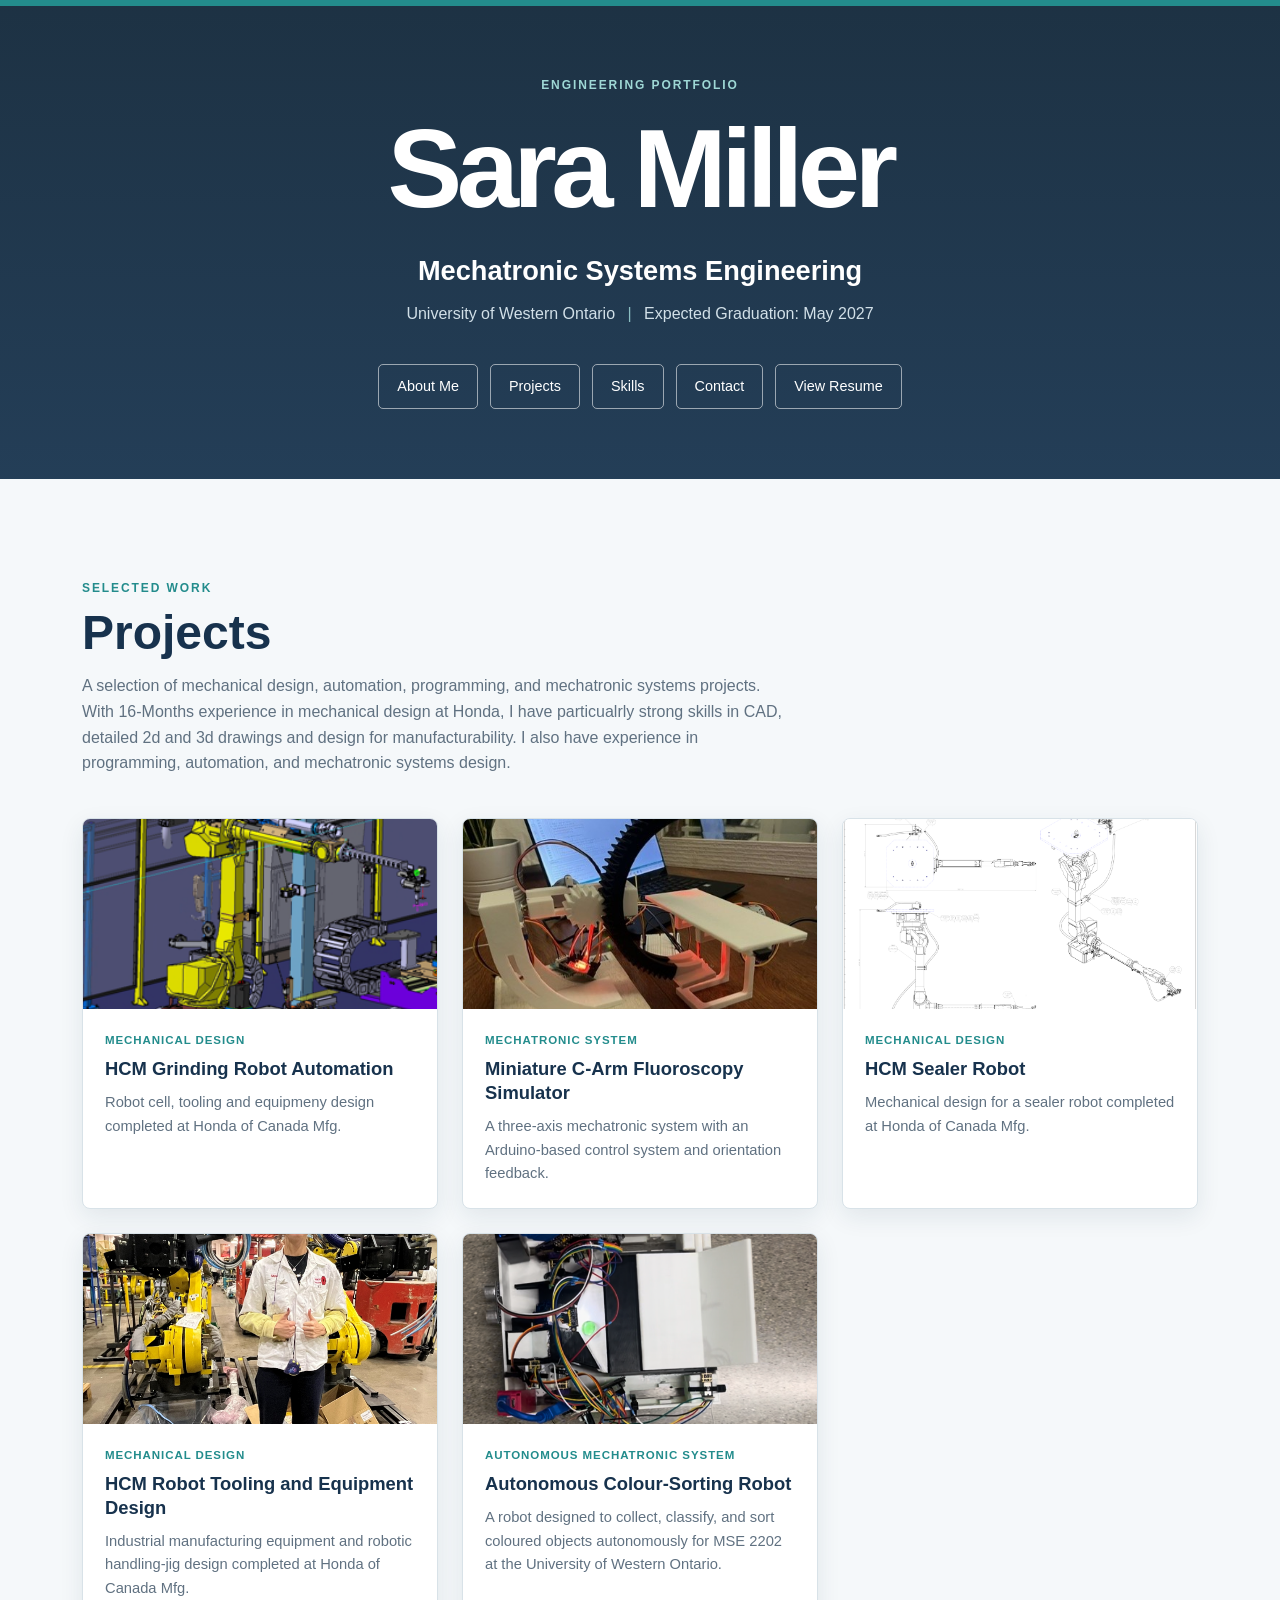
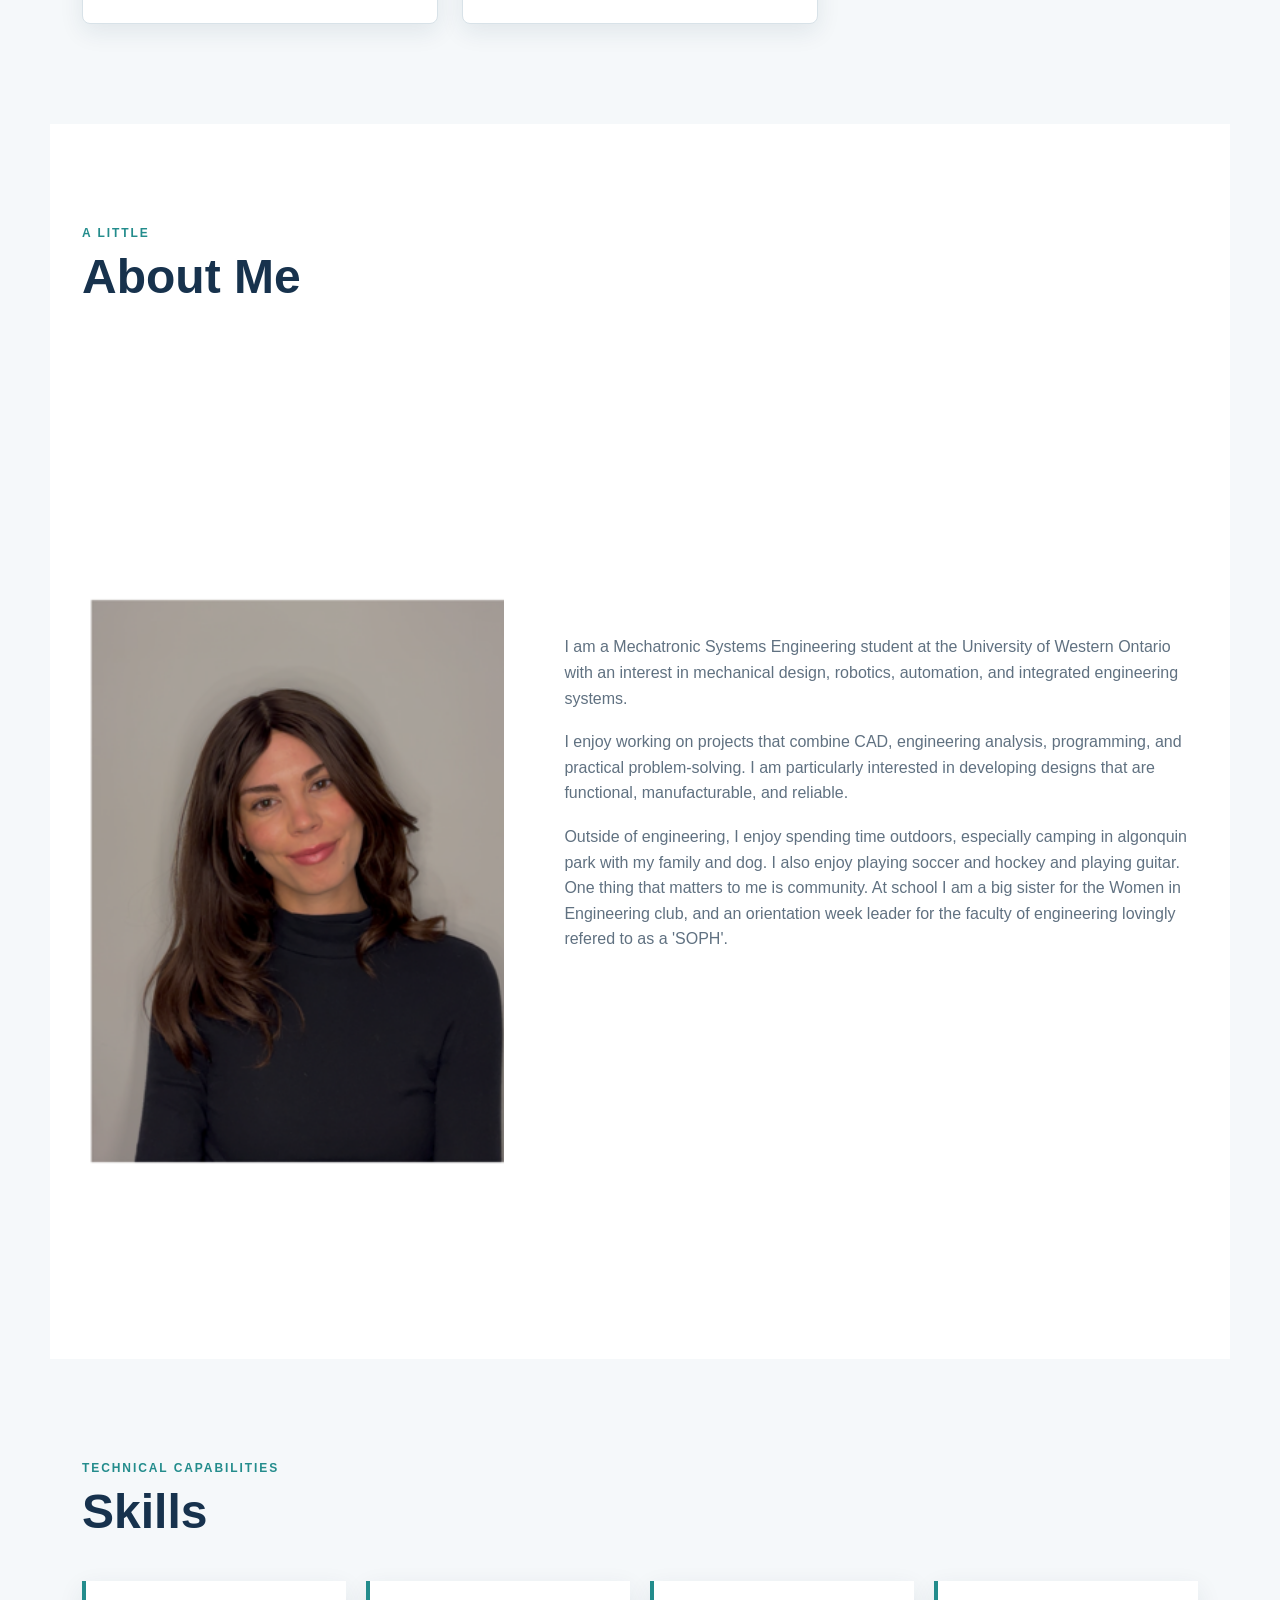
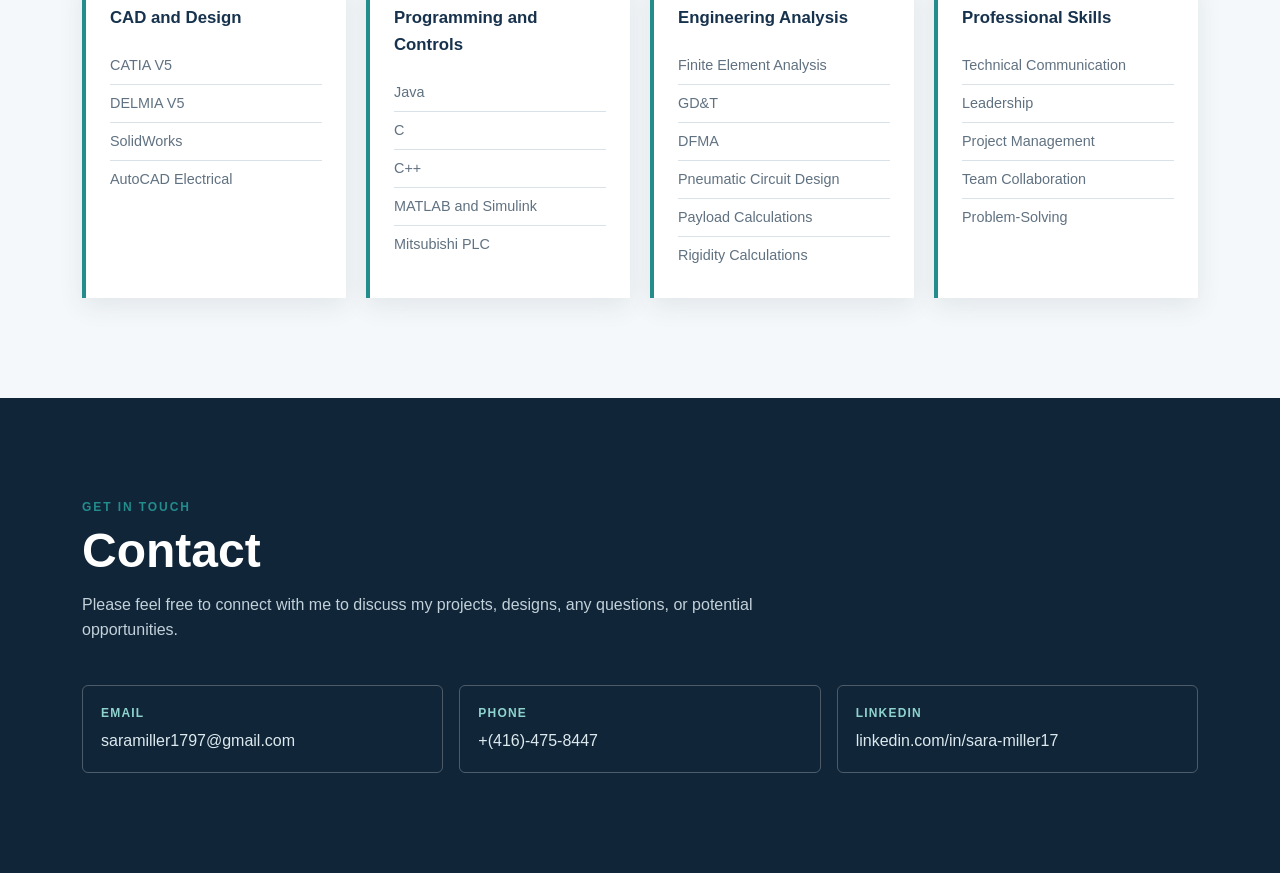
==== index.html @ 24e95dba "Initial portfolio" ====
<!DOCTYPE html>
<html lang="en">
<head>
    <meta charset="UTF-8">
    <meta name="viewport" content="width=device-width, initial-scale=1.0">

    <title>Sara Miller | Engineering Portfolio</title>

    <link rel="stylesheet" href="style.css">
</head>

<body>

    <header class="hero">
        <div class="hero-content">
            <p class="eyebrow">ENGINEERING PORTFOLIO</p>

            <h1>Sara Miller</h1>

            <p class="program">
               Mechatronic Systems Engineering
            </p>

            <p class="university">
                University of Western Ontario
                <span>|</span>
                Expected Graduation: May 2027
            </p>

            <nav class="main-navigation" aria-label="Main navigation">
                <a href="#about">About Me</a>
                <a href="#projects">Projects</a>
                <a href="#skills">Skills</a>
                <a href="#contact">Contact</a>
                <a href="Sara-Miller-Resume.pdf" target="_blank" rel="noopener">
                    View Resume
                </a>
            </nav>
        </div>
    </header>


    <main>

        <!-- Projects Section -->
        <section id="projects" class="section projects-section">
            <div class="section-heading">
                <p class="eyebrow">SELECTED WORK</p>
                <h2>Projects</h2>
                <p>
                    A selection of mechanical design, automation, programming,
                    and mechatronic systems projects. With 16-Months experience in mechanical design at Honda, I have particualrly strong
                    skills in CAD, detailed 2d and 3d drawings and design for manufacturability. I also have experience in programming, automation, and mechatronic systems design.
                </p>
            </div>

            <div class="project-grid">

                <a href="projects/grind-point.html" class="project-card">
                    <img
                        src="images/grind point cell rtu and fence.png"
                        alt="HCM Grind Point Robot Automation project"
                    >

                    <div class="project-card-content">
                        <p class="project-type">Mechanical Design</p>
                        <h3>HCM Grinding Robot Automation</h3>
                        <p>
                            Robot cell, tooling and equipmeny design completed at Honda of Canada Mfg.
                    </div>
                </a>


                <a href="projects/c-arm-simulator.html" class="project-card">
                    <img
                        src="images/C-Arm/Carm.jpg"
                        alt="Miniature C-Arm Fluoroscopy Simulator"
                    >

                    <div class="project-card-content">
                        <p class="project-type">Mechatronic System</p>
                        <h3>Miniature C-Arm Fluoroscopy Simulator</h3>
                        <p>
                            A three-axis mechatronic system with an Arduino-based
                            control system and orientation feedback.
                        </p>
                    </div>
                </a>


                <a href="projects/sealer-robot.html" class="project-card">
                    <img
                        src="images/Stage 2 Sealer/RB 3D.PNG"
                        alt="Three-dimensional robot base design for the Sealer Robot"
                    >

                    <div class="project-card-content">
                        <p class="project-type">Mechanical Design</p>
                        <h3>HCM Sealer Robot</h3>
                        <p>
                            Mechanical design for a sealer robot completed at Honda of Canada Mfg.
                        </p>
                    </div>
                </a>


                <a href="projects/hcm-weld-cell-design.html" class="project-card">
                    <img
                        src="images/RRINN/me with robots.png"
                        alt="Sara with robots from the HCM Weld Cell Design project"
                    >

                    <div class="project-card-content">
                        <p class="project-type">Mechanical Design</p>
                        <h3>HCM Robot Tooling and Equipment Design</h3>
                        <p>
                            Industrial manufacturing equipment and robotic handling-jig design completed at Honda of Canada Mfg.
                        </p>
                    </div>
                </a>


                <a href="projects/autonomous-colour-sorting-robot.html" class="project-card">
                    <img
                        src="images/Colour Sorting Robot/Top View Prototype.png"
                        alt="Top view of the autonomous colour-sorting robot prototype"
                    >

                    <div class="project-card-content">
                        <p class="project-type">Autonomous Mechatronic System</p>
                        <h3>Autonomous Colour-Sorting Robot</h3>
                        <p>
                            A robot designed to collect, classify, and sort coloured objects autonomously for MSE 2202 at the University of Western Ontario.
                        </p>
                    </div>
                </a>


            </div>
        </section>


        <!-- About Section -->
        <section id="about" class="section about-section">
            <div class="section-heading">
                <p class="eyebrow">A LITTLE</p>
                <h2>About Me</h2>
            </div>

            <div class="about-content">
                <div class="about-image">
                    <img src="images/ME.png" alt="Sara Miller">
                </div>

                <div class="about-text">
                    <p>
                        I am a Mechatronic Systems Engineering student at the
                        University of Western Ontario with an interest in
                        mechanical design, robotics, automation, and integrated
                        engineering systems.
                    </p>

                    <p>
                        I enjoy working on projects that combine CAD, engineering
                        analysis, programming, and practical problem-solving. I
                        am particularly interested in developing designs that are
                        functional, manufacturable, and reliable.
                    </p>

                    <p>
                        Outside of engineering, I enjoy spending time outdoors, especially camping in algonquin park with my family and dog. 
                        I also enjoy playing soccer and hockey and playing guitar. One thing that matters to me is community. At school I am a big sister for the Women in Engineering club, and an orientation week leader for the faculty of engineering lovingly refered to as a 'SOPH'. 
        </section>


        <!-- Skills Section -->
        <section id="skills" class="section skills-section">
            <div class="section-heading">
                <p class="eyebrow">TECHNICAL CAPABILITIES</p>
                <h2>Skills</h2>
            </div>

            <div class="skills-grid">

                <div class="skill-group">
                    <h3>CAD and Design</h3>
                    <ul>
                        <li>CATIA V5</li>
                        <li>DELMIA V5</li>
                        <li>SolidWorks</li>
                        <li>AutoCAD Electrical</li>
                    </ul>
                </div>

                <div class="skill-group">
                    <h3>Programming and Controls</h3>
                    <ul>
                        <li>Java</li>
                        <li>C</li>
                        <li>C++</li>
                        <li>MATLAB and Simulink</li>
                        <li>Mitsubishi PLC</li>
                    </ul>
                </div>

                <div class="skill-group">
                    <h3>Engineering Analysis</h3>
                    <ul>
                        <li>Finite Element Analysis</li>
                        <li>GD&amp;T</li>
                        <li>DFMA</li>
                        <li>Pneumatic Circuit Design</li>
                        <li>Payload Calculations</li>
                        <li>Rigidity Calculations</li>
                    </ul>
                </div>

                <div class="skill-group">
                    <h3>Professional Skills</h3>
                    <ul>
                        <li>Technical Communication</li>
                        <li>Leadership</li>
                        <li>Project Management</li>
                        <li>Team Collaboration</li>
                        <li>Problem-Solving</li>
                    </ul>
                </div>

            </div>
        </section>


        <!-- Contact Section -->
        <section id="contact" class="section contact-section">
            <div class="section-heading">
                <p class="eyebrow">GET IN TOUCH</p>
                <h2>Contact</h2>
                <p>
                    Please feel free to connect with me to discuss my projects,
                    designs, any questions, or potential opportunities.
                </p>
            </div>

            <div class="contact-links">
                <a href="mailto:saramiller1797@gmail.com">
                    <span>Email</span>
                    saramiller1797@gmail.com
                </a>

                <a href="tel:+14164758447">
                    <span>Phone</span>
                    +(416)-475-8447
                </a>

                <a href="https://www.linkedin.com/in/sara-miller17/" target="_blank" rel="noopener">
                    <span>LinkedIn</span>
                    linkedin.com/in/sara-miller17
                </a>
---- style.css ----
/* ------------------------------
   Color Variables
------------------------------ */

:root {
    --navy: #17324d;
    --dark-navy: #102538;
    --teal: #238c8c;
    --light-teal: #e7f3f2;
    --background: #f5f8fa;
    --white: #ffffff;
    --text: #263746;
    --muted-text: #607181;
    --border: #d8e2e8;
    --shadow: 0 8px 24px rgba(23, 50, 77, 0.09);
}


/* ------------------------------
   General Styles
------------------------------ */

* {
    box-sizing: border-box;
    margin: 0;
    padding: 0;
}

html {
    scroll-behavior: smooth;
}

body {
    background: var(--background);
    color: var(--text);
    font-family: Arial, Helvetica, sans-serif;
    line-height: 1.6;
}

img {
    display: block;
    max-width: 100%;
}

.image-link {
    cursor: zoom-in;
    display: block;
}

.image-link:focus-visible {
    outline: 3px solid var(--teal);
    outline-offset: 4px;
}

.image-viewer {
    align-items: center;
    background: rgba(11, 27, 42, 0.9);
    display: flex;
    inset: 0;
    justify-content: center;
    opacity: 0;
    padding: 40px;
    pointer-events: none;
    position: fixed;
    transition: opacity 0.2s ease;
    visibility: hidden;
    z-index: 20;
}

.image-viewer.is-open {
    opacity: 1;
    pointer-events: auto;
    visibility: visible;
}

.image-viewer-image {
    max-height: calc(100vh - 80px);
    max-width: min(1100px, 100%);
    object-fit: contain;
}

.image-viewer-close {
    background: var(--white);
    border: none;
    border-radius: 50%;
    color: var(--navy);
    cursor: pointer;
    font-size: 1rem;
    font-weight: 700;
    height: 42px;
    position: absolute;
    right: 24px;
    top: 24px;
    width: 42px;
}

.image-viewer-close:hover,
.image-viewer-close:focus {
    background: var(--teal);
    color: var(--white);
}

a {
    color: inherit;
}

.section {
    max-width: 1180px;
    margin: 0 auto;
    padding: 100px 32px;
}

.eyebrow {
    color: var(--teal);
    font-size: 0.75rem;
    font-weight: 700;
    letter-spacing: 0.16em;
    text-transform: uppercase;
}


/* ------------------------------
   Hero Section
------------------------------ */

.hero {
    background:
        linear-gradient(rgba(16, 37, 56, 0.94), rgba(23, 50, 77, 0.94)),
        url("images/hero-background.jpg") center / cover;
    border-top: 6px solid var(--teal);
    color: var(--white);
    min-height: 470px;
    display: flex;
    align-items: center;
    justify-content: center;
    text-align: center;
    padding: 70px 24px;
}

.hero-content {
    max-width: 900px;
}

.hero .eyebrow {
    color: #9ed8d5;
    margin-bottom: 18px;
}

.hero h1 {
    font-size: clamp(3.5rem, 9vw, 7rem);
    font-weight: 700;
    letter-spacing: -0.05em;
    line-height: 1;
    margin-bottom: 24px;
}

.program {
    font-size: clamp(1.2rem, 2.5vw, 1.7rem);
    font-weight: 600;
}

.university {
    color: #d2e0e8;
    margin-top: 8px;
}

.university span {
    color: #8bbec2;
    padding: 0 8px;
}

.main-navigation {
    display: flex;
    flex-wrap: wrap;
    justify-content: center;
    gap: 12px;
    margin-top: 38px;
}

.main-navigation a {
    border: 1px solid rgba(255, 255, 255, 0.55);
    border-radius: 5px;
    color: var(--white);
    font-size: 0.9rem;
    padding: 10px 18px;
    text-decoration: none;
    transition: background 0.2s ease, color 0.2s ease;
}

.main-navigation a:hover,
.main-navigation a:focus {
    background: var(--teal);
    border-color: var(--teal);
}


/* ------------------------------
   Section Headings
------------------------------ */

.section-heading {
    margin-bottom: 42px;
    max-width: 700px;
}

.section-heading h2 {
    color: var(--navy);
    font-size: clamp(2rem, 4vw, 3rem);
    line-height: 1.1;
    margin: 8px 0 14px;
}

.section-heading > p:last-child {
    color: var(--muted-text);
}


/* ------------------------------
   Projects
------------------------------ */

.projects-section {
    background: var(--background);
}

.project-grid {
    display: grid;
    grid-template-columns: repeat(3, 1fr);
    gap: 24px;
}

.project-card {
    background: var(--white);
    border: 1px solid var(--border);
    border-radius: 8px;
    box-shadow: var(--shadow);
    color: var(--text);
    display: flex;
    flex-direction: column;
    overflow: hidden;
    text-decoration: none;
    transition: transform 0.2s ease, box-shadow 0.2s ease;
}

.project-card:hover,
.project-card:focus {
    box-shadow: 0 14px 30px rgba(23, 50, 77, 0.16);
    transform: translateY(-5px);
}

.project-card img {
    background: #dfe9ee;
    height: 190px;
    object-fit: cover;
    width: 100%;
}

.project-card-content {
    display: flex;
    flex: 1;
    flex-direction: column;
    padding: 22px;
}

.project-type {
    color: var(--teal);
    font-size: 0.72rem;
    font-weight: 700;
    letter-spacing: 0.08em;
    margin-bottom: 8px;
    text-transform: uppercase;
}

.project-card h3 {
    color: var(--navy);
    font-size: 1.15rem;
    line-height: 1.3;
    margin-bottom: 10px;
}

.project-card-content > p:last-child {
    color: var(--muted-text);
    font-size: 0.92rem;
}


/* ------------------------------
   About Section
------------------------------ */

.about-section {
    background: var(--white);
}

.about-content {
    align-items: center;
    display: grid;
    gap: 60px;
    grid-template-columns: 0.8fr 1.2fr;
}

.about-image {
    min-height: 300px;
}

.about-image img {
    height: 100%;
    min-height: 300px;
    object-fit: cover;
    width: 100%;
}

.image-placeholder {
    align-items: center;
    background: var(--light-teal);
    border: 2px dashed #8fc6c3;
    border-radius: 8px;
    color: var(--teal);
    display: flex;
    height: 100%;
    justify-content: center;
    min-height: 300px;
    text-align: center;
}

.about-text p {
    color: var(--muted-text);
    margin-bottom: 18px;
}


/* ------------------------------
   Skills
------------------------------ */

.skills-grid {
    display: grid;
    gap: 20px;
    grid-template-columns: repeat(4, 1fr);
}

.skill-group {
    background: var(--white);
    border-left: 4px solid var(--teal);
    box-shadow: var(--shadow);
    padding: 24px;
}

.skill-group h3 {
    color: var(--navy);
    font-size: 1.05rem;
    margin-bottom: 15px;
}

.skill-group ul {
    color: var(--muted-text);
    list-style: none;
}

.skill-group li {
    border-bottom: 1px solid var(--border);
    font-size: 0.9rem;
    padding: 7px 0;
}

.skill-group li:last-child {
    border-bottom: none;
}


/* ------------------------------
   Contact
------------------------------ */

.contact-section {
    background: var(--dark-navy);
    color: var(--white);
    max-width: none;
    padding-left: max(32px, calc((100% - 1116px) / 2));
    padding-right: max(32px, calc((100% - 1116px) / 2));
}

.contact-section .section-heading h2 {
    color: var(--white);
}

.contact-section .section-heading > p:last-child {
    color: #c2d1da;
}

.contact-links {
    display: grid;
    gap: 16px;
    grid-template-columns: repeat(3, 1fr);
}

.contact-links a {
    border: 1px solid rgba(255, 255, 255, 0.25);
    border-radius: 6px;
    color: #dce9ee;
    padding: 18px;
    text-decoration: none;
    transition: border-color 0.2s ease, background 0.2s ease;
}

.contact-links a:hover {
    background: rgba(35, 140, 140, 0.2);
    border-color: var(--teal);
}

.contact-links span {
    color: #8fd3cf;
    display: block;
    font-size: 0.75rem;
    font-weight: 700;
    letter-spacing: 0.1em;
    margin-bottom: 5px;
    text-transform: uppercase;
}


/* ------------------------------
   Footer
------------------------------ */

footer {
    background: #0b1b2a;
    color: #aebdc7;
    font-size: 0.8rem;
    padding: 22px;
    text-align: center;
}


/* ------------------------------
   Project Detail Pages
------------------------------ */

.navbar {
    align-items: center;
    background: var(--white);
    border-bottom: 1px solid var(--border);
    display: flex;
    justify-content: space-between;
    padding: 20px max(32px, calc((100% - 1116px) / 2));
}

.logo {
    color: var(--navy);
    font-size: 1.1rem;
    font-weight: 700;
    text-decoration: none;
}

.nav-links {
    display: flex;
    gap: 24px;
}

.nav-links a {
    color: var(--muted-text);
    font-size: 0.85rem;
    text-decoration: none;
}

.nav-links a:hover,
.nav-links a:focus {
    color: var(--teal);
}

.project-hero {
    background: var(--dark-navy);
    color: var(--white);
    padding: 86px max(32px, calc((100% - 1116px) / 2)) 74px;
}

.project-detail-content {
    align-items: center;
    display: grid;
    gap: 64px;
    grid-template-columns: 0.9fr 1.1fr;
    margin: 0 auto;
    max-width: 1116px;
}

.project-hero .eyebrow {
    color: #9ed8d5;
    margin-bottom: 20px;
}

.project-hero h1 {
    font-size: clamp(2.8rem, 6vw, 5.6rem);
    letter-spacing: -0.05em;
    line-height: 0.98;
    max-width: 650px;
}

.project-role {
    color: #c2d1da;
    font-size: 1.15rem;
    margin-top: 28px;
    max-width: 500px;
}

.report-link {
    background: var(--teal);
    border-left: 4px solid #9ed8d5;
    color: var(--white);
    display: flex;
    flex-direction: column;
    gap: 4px;
    margin-top: 28px;
    max-width: 430px;
    padding: 15px 18px;
    text-decoration: none;
    transition: background 0.2s ease, transform 0.2s ease;
}

.report-link:hover,
.report-link:focus {
    background: #2ca5a3;
    transform: translateX(4px);
}

.report-link-label {
    color: #b9e3e0;
    font-size: 0.7rem;
    font-weight: 700;
    letter-spacing: 0.14em;
    text-transform: uppercase;
}

.report-link strong {
    font-size: 0.95rem;
    font-weight: 600;
}

.text-link {
    color: #9ed8d5;
    display: inline-flex;
    gap: 12px;
    margin-top: 34px;
    text-decoration: none;
}

.text-link:hover,
.text-link:focus {
    color: var(--white);
}

.project-hero-image {
    margin: 0;
}

.project-hero-image img {
    aspect-ratio: 4 / 3;
    border: 1px solid rgba(255, 255, 255, 0.25);
    object-fit: cover;
    width: 100%;
}

figure figcaption {
    color: var(--muted-text);
    font-size: 0.78rem;
    margin-top: 10px;
}

.project-hero-image figcaption {
    color: #9eb1bc;
}

.project-facts {
    background: var(--teal);
    color: var(--white);
    display: grid;
    gap: 1px;
    grid-template-columns: repeat(4, 1fr);
    padding: 0 max(32px, calc((100% - 1116px) / 2));
}

.project-facts div {
    border-left: 1px solid rgba(255, 255, 255, 0.25);
    padding: 25px 22px;
}

.project-facts div:last-child {
    border-right: 1px solid rgba(255, 255, 255, 0.25);
}

.project-facts span,
.section-label {
    color: var(--teal);
    display: block;
    font-size: 0.7rem;
    font-weight: 700;
    letter-spacing: 0.14em;
    margin-bottom: 12px;
    text-transform: uppercase;
}

.project-facts span {
    color: #b9e3e0;
    margin-bottom: 5px;
}

.project-facts strong {
    font-size: 0.92rem;
    font-weight: 600;
}

.detail-section {
    margin: 0 auto;
    max-width: 1116px;
    padding: 100px 32px;
}

.project-demo {
    border-bottom: 1px solid var(--border);
    padding-bottom: 72px;
}

.demo-video {
    background: var(--dark-navy);
    margin: 0;
    max-width: 760px;
}

.demo-video video {
    display: block;
    max-height: 520px;
    object-fit: contain;
    width: 100%;
}

.video-fallback {
    color: #9ed8d5;
    display: inline-block;
    font-size: 0.85rem;
    padding: 12px 18px 0;
    text-decoration: none;
}

.video-fallback:hover,
.video-fallback:focus {
    color: var(--white);
}

.demo-video figcaption {
    color: #c2d1da;
    padding: 0 18px 18px;
}

.detail-section h2 {
    color: var(--navy);
    font-size: clamp(1.8rem, 3vw, 2.7rem);
    line-height: 1.12;
    margin-bottom: 20px;
}

.detail-section p {
    color: var(--muted-text);
    max-width: 730px;
}

.detail-intro,
.detail-outcome {
    display: grid;
    gap: 70px;
    grid-template-columns: 0.55fr 1.45fr;
}

.detail-intro .section-label,
.detail-outcome .section-label,
.detail-split-section .section-label {
    margin-top: 7px;
}

.detail-grid {
    display: grid;
    gap: 80px;
    grid-template-columns: 1.1fr 0.9fr;
}

.calculation-section {
    display: block;
}

.calculation-section > div {
    max-width: none;
}

.detail-split-section,
.visual-story,
.methods-section,
.software-section {
    border-top: 1px solid var(--border);
}

.methods-content {
    display: grid;
    gap: 28px 70px;
    grid-template-columns: 1fr 1fr;
}

.methods-content > div:first-child {
    grid-column: 1 / -1;
}

.method-subsection {
    border-top: 2px solid var(--teal);
    padding-top: 18px;
}

.method-subsection h3,
.command-panel h3 {
    color: var(--navy);
    font-size: 1.1rem;
    margin-bottom: 10px;
}

.method-image {
    margin: 22px 0 0;
}

.method-image img {
    background: var(--white);
    border: 1px solid var(--border);
    max-height: 260px;
    object-fit: contain;
    padding: 10px;
    width: 100%;
}

.method-image figcaption {
    font-size: 0.75rem;
}

.software-grid {
    display: grid;
    gap: 80px;
    grid-template-columns: 1fr 1fr;
}

.command-panel {
    background: var(--light-teal);
    border-left: 4px solid var(--teal);
    padding: 25px;
}

.command-panel ul {
    color: var(--muted-text);
    list-style: none;
}

.command-panel li {
    border-bottom: 1px solid #c9e1df;
    padding: 9px 0;
}

.command-panel li:last-child {
    border-bottom: none;
}

.github-link {
    border-bottom: 2px solid var(--teal);
    color: var(--navy);
    display: inline-flex;
    font-weight: 700;
    gap: 12px;
    margin-top: 42px;
    padding-bottom: 5px;
    text-decoration: none;
}

.github-link:hover,
.github-link:focus {
    color: var(--teal);
}

.technical-list ul {
    border-top: 2px solid var(--teal);
    list-style: none;
}

.technical-list li {
    border-bottom: 1px solid var(--border);
    color: var(--text);
    padding: 13px 0;
}

.calculation-figures {
    display: grid;
    gap: 28px;
    grid-template-columns: repeat(2, minmax(0, 1fr));
    margin-top: 34px;
}

.calculation-figure {
    margin: 0;
}

.calculation-figure h3 {
    color: var(--navy);
    font-size: 1.05rem;
    line-height: 1.3;
    margin-bottom: 12px;
}

.calculation-figure img {
    background: var(--white);
    border: 1px solid var(--border);
    height: auto;
    max-width: 100%;
    width: 100%;
}

.calculation-figure figcaption {
    line-height: 1.5;
}

.visual-story .section-label {
    margin-bottom: 28px;
}

.equipment-section {
    border-top: 1px solid var(--border);
}

.equipment-section-bordered {
    padding-top: 82px;
}

.section-description {
    margin-bottom: 32px;
}

.detail-bullets {
    color: var(--muted-text);
    margin: -14px 0 30px 20px;
    max-width: 760px;
}

.detail-bullets li {
    margin-bottom: 8px;
    padding-left: 5px;
}

.responsibilities-list {
    margin-top: 0;
}

.equipment-section h3 {
    color: var(--navy);
    font-size: 1.35rem;
    line-height: 1.2;
    margin: 44px 0 16px;
}

.detail-outcome h3 {
    color: var(--navy);
    font-size: 1.35rem;
    line-height: 1.2;
    margin: 44px 0 16px;
}

.reflection-columns {
    display: grid;
    gap: 44px;
    grid-template-columns: repeat(2, minmax(0, 1fr));
}

.reflection-columns h3 {
    margin-top: 0;
}

.testing-results {
    margin: 30px 0 0;
}

.testing-results img {
    background: var(--white);
    border: 1px solid var(--border);
    display: block;
    height: auto;
    max-width: 100%;
}

.testing-results figcaption {
    font-size: 0.75rem;
}

.equipment-gallery {
    display: grid;
    gap: 24px;
}

.equipment-gallery-four {
    grid-template-columns: repeat(2, 1fr);
}

.equipment-gallery-two {
    grid-template-columns: repeat(2, 1fr);
}

.equipment-gallery .evidence-card img {
    aspect-ratio: 4 / 3;
    object-fit: contain;
}

.equipment-feature {
    background: var(--white);
    border: 1px solid var(--border);
    margin: 0;
    max-width: 760px;
}

.equipment-feature img {
    max-height: 520px;
    object-fit: contain;
    width: 100%;
}

.evidence-card video {
    background: var(--dark-navy);
    display: block;
    min-height: 190px;
    object-fit: contain;
    width: 100%;
}

.equipment-feature figcaption {
    display: flex;
    flex-direction: column;
    gap: 6px;
    padding: 17px 18px 20px;
}

.equipment-feature figcaption strong {
    color: var(--navy);
    font-size: 0.95rem;
}

.equipment-feature figcaption span {
    color: var(--muted-text);
}

.visual-grid {
    display: grid;
    gap: 24px;
    grid-template-columns: 1.35fr 0.65fr;
}

.evidence-card {
    background: var(--white);
    border: 1px solid var(--border);
    margin: 0;
}

.evidence-card img {
    aspect-ratio: 4 / 3;
    object-fit: cover;
    width: 100%;
}

.evidence-large {
    grid-row: span 2;
}

.evidence-large img {
    aspect-ratio: 1 / 1;
}

.results-card img {
    aspect-ratio: auto;
    object-fit: contain;
}

.evidence-card figcaption {
    display: flex;
    flex-direction: column;
    gap: 6px;
    padding: 17px 18px 20px;
}

.evidence-card figcaption strong {
    color: var(--navy);
    font-size: 0.95rem;
}

.evidence-card figcaption span {
    color: var(--muted-text);
    line-height: 1.5;
}

.detail-outcome {
    background: var(--light-teal);
    max-width: none;
    padding-left: max(32px, calc((100% - 1052px) / 2));
    padding-right: max(32px, calc((100% - 1052px) / 2));
}

.back-link-container {
    border-top: 1px solid var(--border);
    margin: 0 auto;
    max-width: 1116px;
    padding: 34px 32px 90px;
}

.button {
    display: inline-block;
    font-weight: 700;
    text-decoration: none;
}

.primary-button {
    background: var(--navy);
    border-radius: 4px;
    color: var(--white);
    padding: 12px 18px;
}

.primary-button:hover,
.primary-button:focus {
    background: var(--teal);
}


/* ------------------------------
   Responsive Design
------------------------------ */

@media (max-width: 950px) {
    .project-grid {
        grid-template-columns: repeat(2, 1fr);
    }

    .skills-grid {
        grid-template-columns: repeat(2, 1fr);
    }
}

@media (max-width: 650px) {
    .section {
        padding: 70px 20px;
    }

    .image-viewer {
        padding: 20px;
    }

    .image-viewer-close {
        right: 14px;
        top: 14px;
    }

    .hero {
        min-height: 520px;
        padding: 60px 20px;
    }

    .hero h1 {
        font-size: 4rem;
    }

    .university span {
        display: block;
        visibility: hidden;
        height: 4px;
    }

    .main-navigation a {
        font-size: 0.82rem;
        padding: 9px 12px;
    }

    .project-grid,
    .skills-grid,
    .contact-links,
    .about-content,
    .project-detail-content,
    .project-facts,
    .detail-intro,
    .detail-grid,
    .visual-grid,
    .detail-outcome,
    .reflection-columns,
    .methods-content,
    .software-grid,
    .equipment-gallery-four,
    .equipment-gallery-two,
    .calculation-figures {
        grid-template-columns: 1fr;
    }

    .navbar {
        align-items: flex-start;
        flex-direction: column;
        gap: 14px;
        padding: 18px 20px;
    }

    .nav-links {
        flex-wrap: wrap;
        gap: 10px 18px;
    }

    .project-hero {
        padding: 60px 20px;
    }

    .project-detail-content {
        gap: 40px;
    }

    .project-hero h1 {
        font-size: 3.2rem;
    }

    .project-facts {
        padding: 0 20px;
    }

    .project-facts div,
    .project-facts div:last-child {
        border-bottom: 1px solid rgba(255, 255, 255, 0.25);
        border-left: none;
        border-right: none;
    }

    .project-facts div:last-child {
        border-bottom: none;
    }

    .detail-section {
        padding: 70px 20px;
    }

    .detail-intro,
    .detail-grid,
    .detail-outcome {
        gap: 28px;
    }

    .methods-content > div:first-child {
        grid-column: auto;
    }

    .software-grid {
        gap: 28px;
    }

    .evidence-large {
        grid-row: auto;
    }

    .evidence-large img {
        aspect-ratio: 4 / 3;
    }

    .back-link-container {
        padding: 28px 20px 70px;
    }

    .about-content {
        gap: 30px;
    }
}
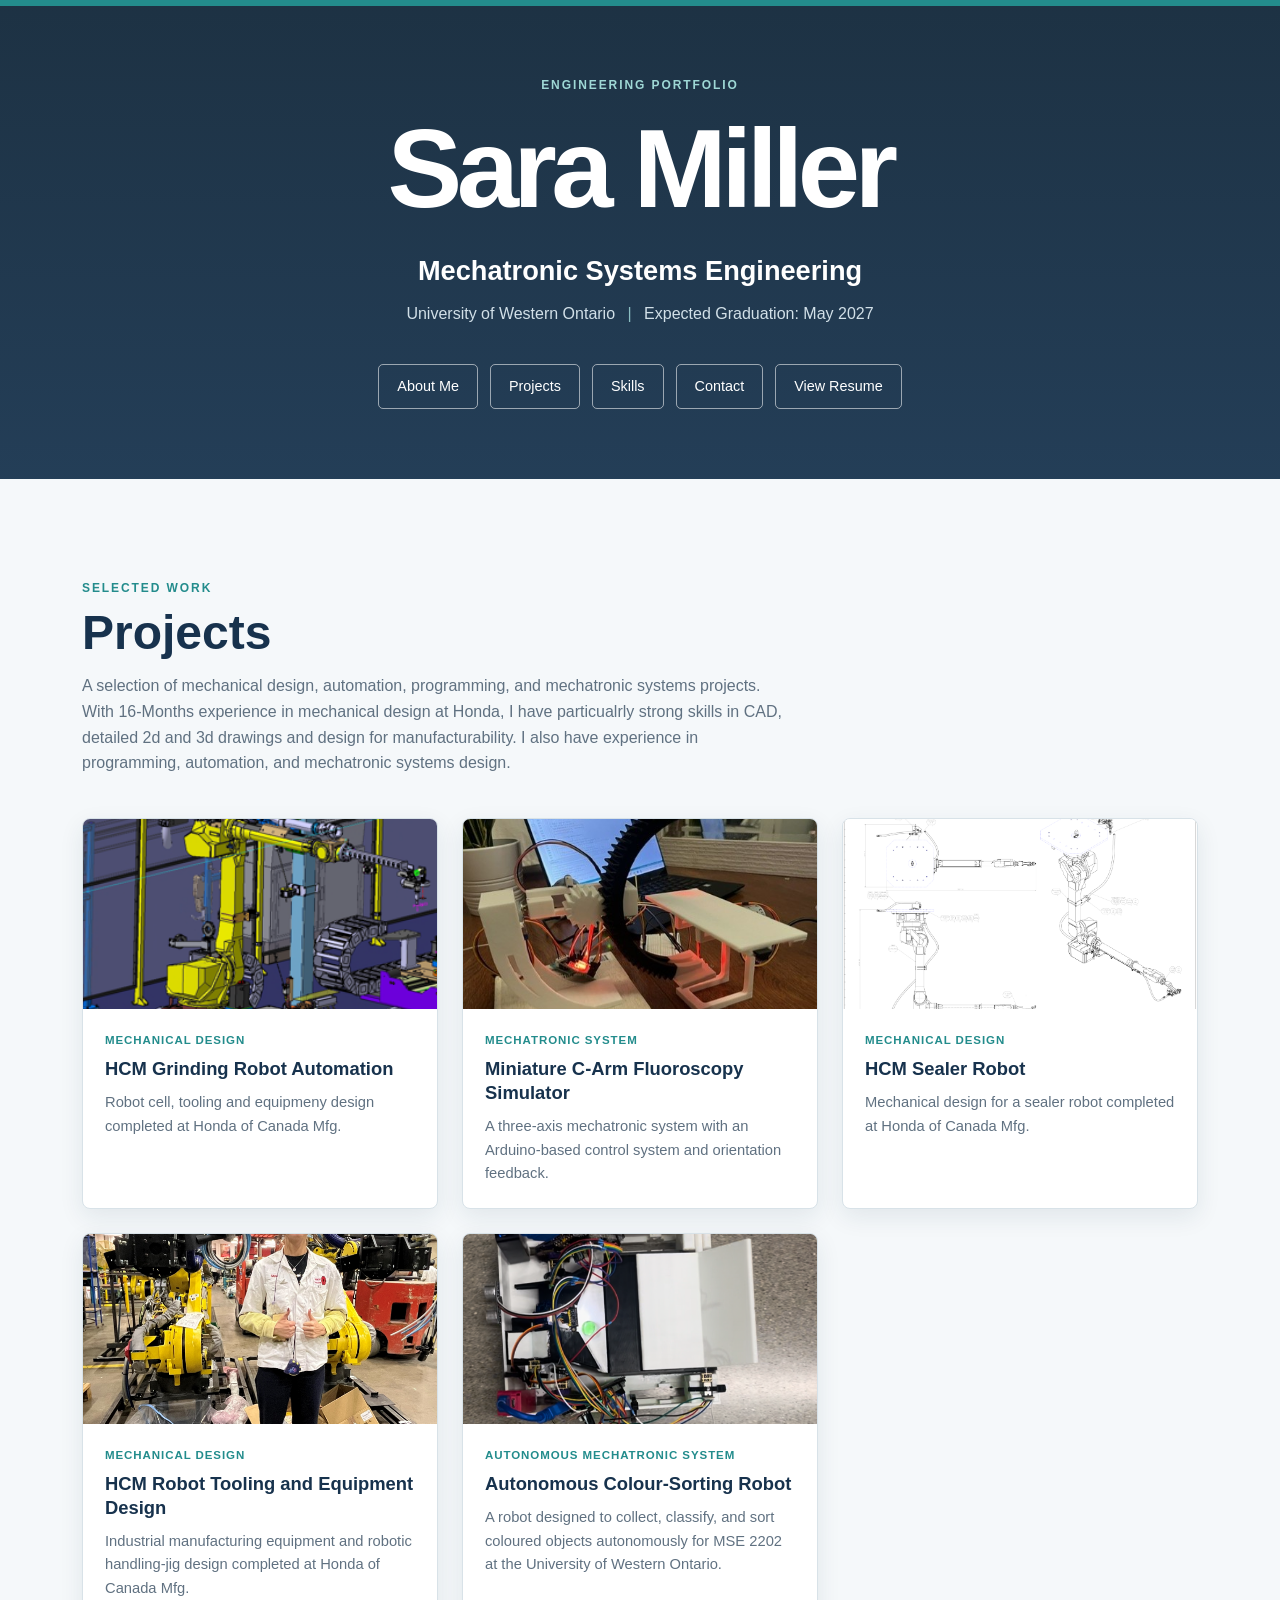
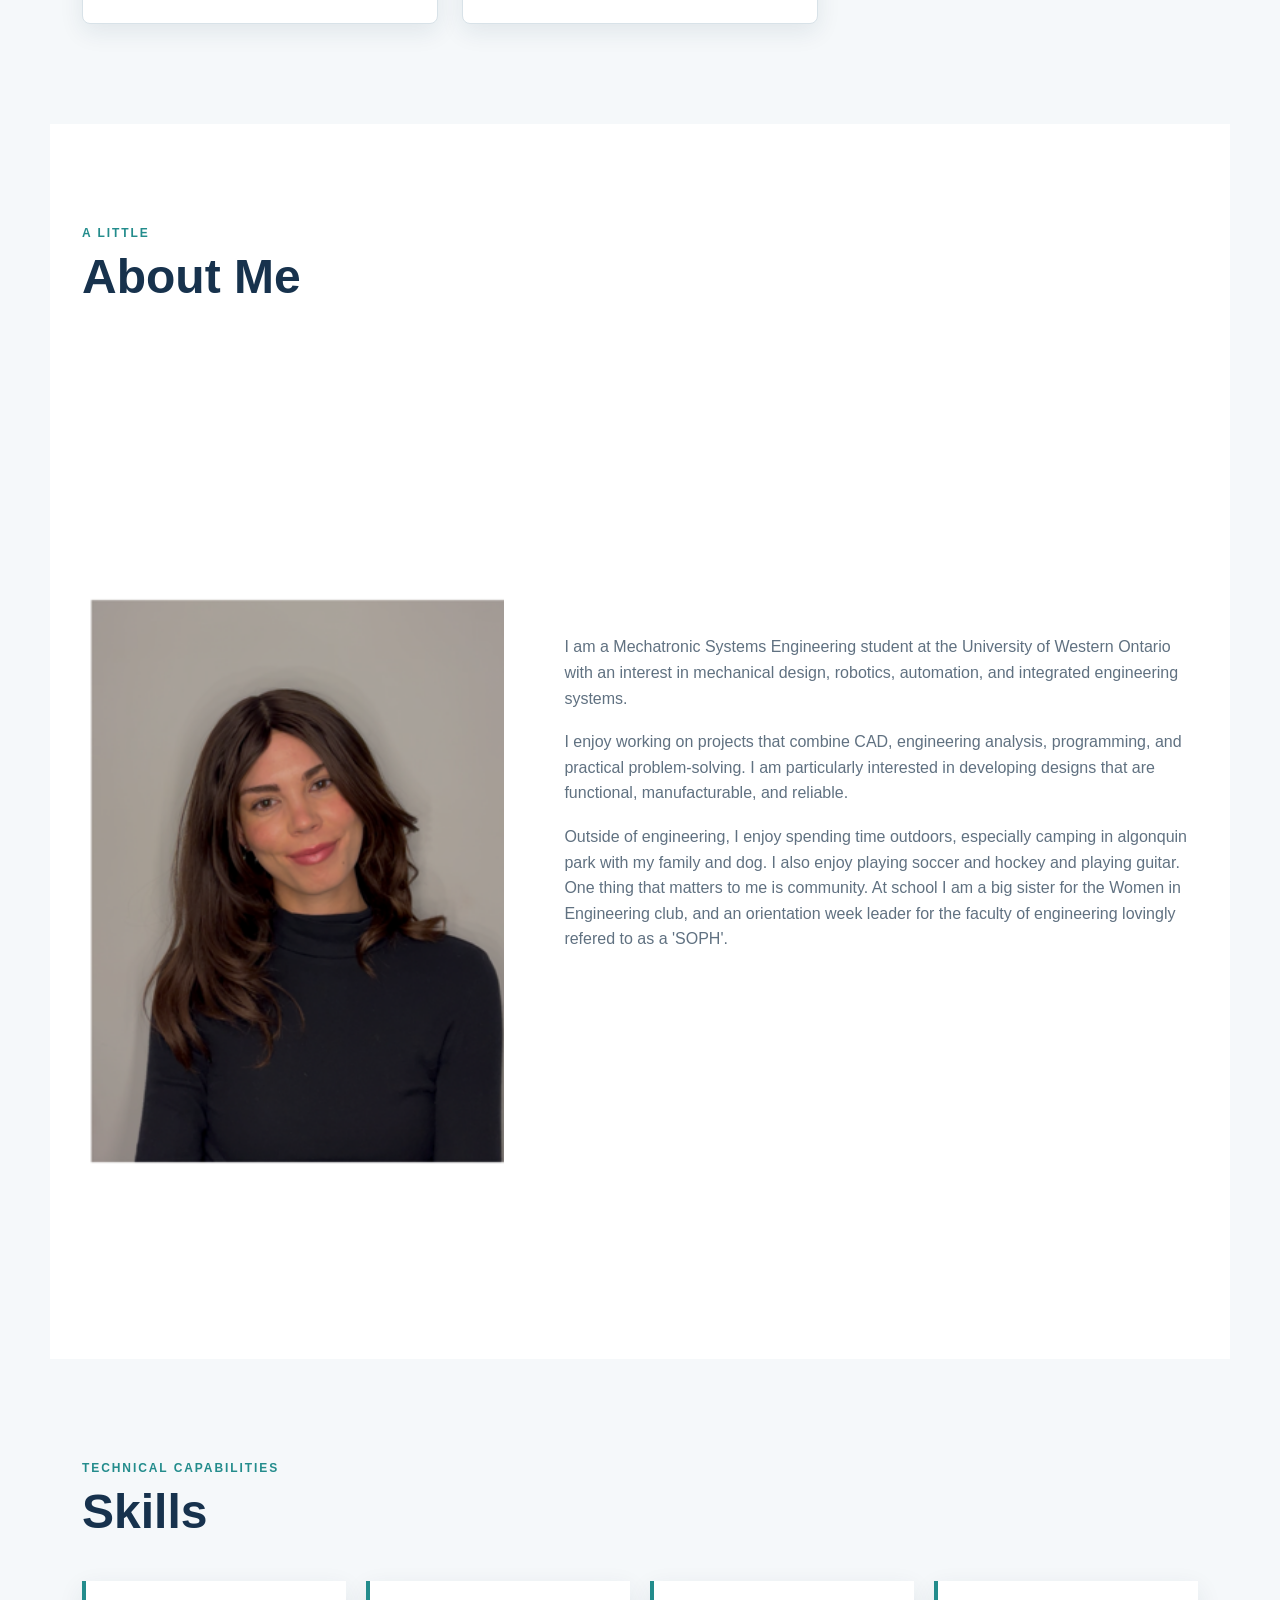
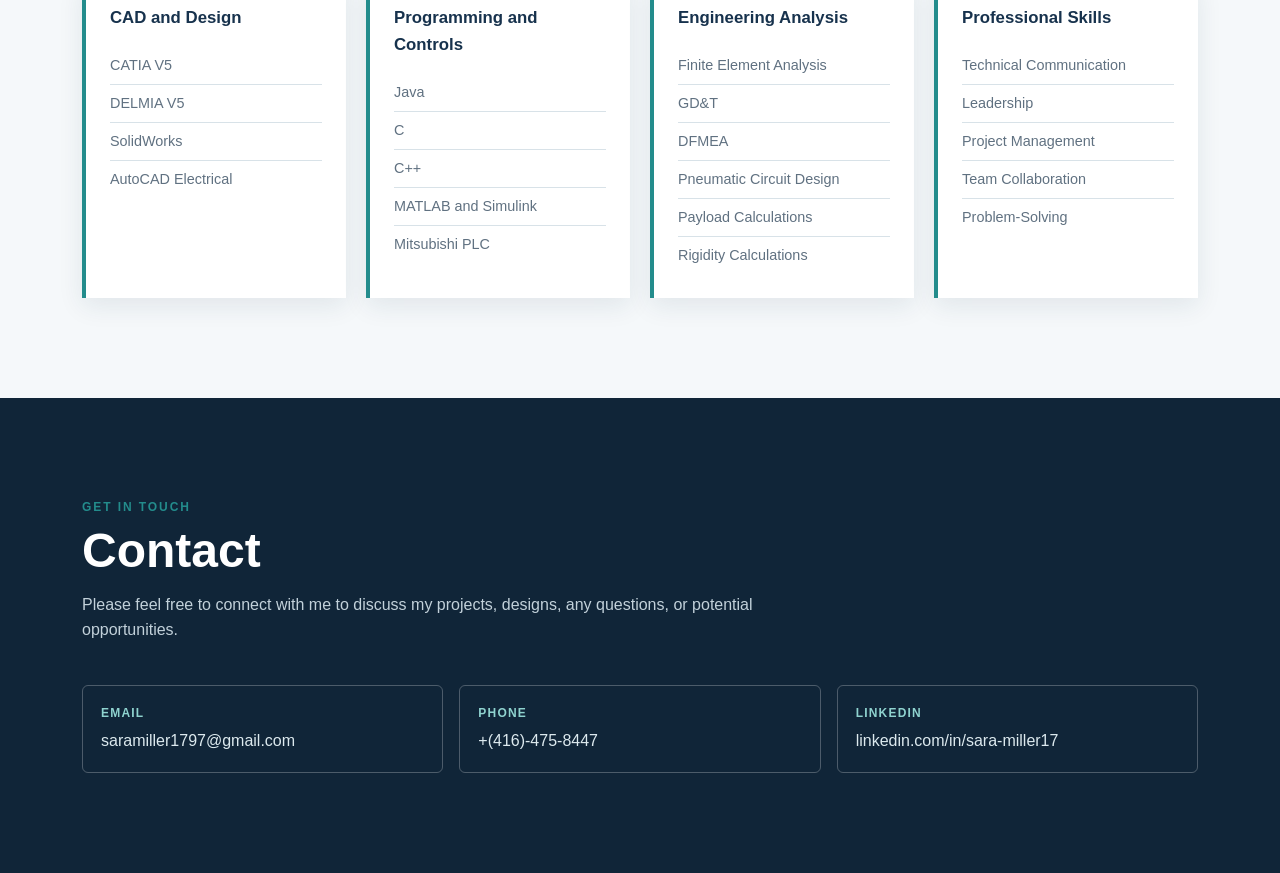
==== commit d0e2a85c: "Correct DFMEA skill label" ====
--- a/index.html
+++ b/index.html
@@ -56,7 +56,7 @@
 
             <div class="project-grid">
 
-                <a href="projects/grind-point.html" class="project-card">
+                <a href="Projects/grind-point.html" class="project-card">
                     <img
                         src="images/grind point cell rtu and fence.png"
                         alt="HCM Grind Point Robot Automation project"
@@ -71,7 +71,7 @@
                 </a>
 
 
-                <a href="projects/c-arm-simulator.html" class="project-card">
+                <a href="Projects/c-arm-simulator.html" class="project-card">
                     <img
                         src="images/C-Arm/Carm.jpg"
                         alt="Miniature C-Arm Fluoroscopy Simulator"
@@ -88,7 +88,7 @@
                 </a>
 
 
-                <a href="projects/sealer-robot.html" class="project-card">
+                <a href="Projects/sealer-robot.html" class="project-card">
                     <img
                         src="images/Stage 2 Sealer/RB 3D.PNG"
                         alt="Three-dimensional robot base design for the Sealer Robot"
@@ -104,7 +104,7 @@
                 </a>
 
 
-                <a href="projects/hcm-weld-cell-design.html" class="project-card">
+                <a href="Projects/hcm-weld-cell-design.html" class="project-card">
                     <img
                         src="images/RRINN/me with robots.png"
                         alt="Sara with robots from the HCM Weld Cell Design project"
@@ -120,7 +120,7 @@
                 </a>
 
 
-                <a href="projects/autonomous-colour-sorting-robot.html" class="project-card">
+                <a href="Projects/autonomous-colour-sorting-robot.html" class="project-card">
                     <img
                         src="images/Colour Sorting Robot/Top View Prototype.png"
                         alt="Top view of the autonomous colour-sorting robot prototype"
@@ -208,7 +208,7 @@
                     <ul>
                         <li>Finite Element Analysis</li>
                         <li>GD&amp;T</li>
-                        <li>DFMA</li>
+                        <li>DFMEA</li>
                         <li>Pneumatic Circuit Design</li>
                         <li>Payload Calculations</li>
                         <li>Rigidity Calculations</li>
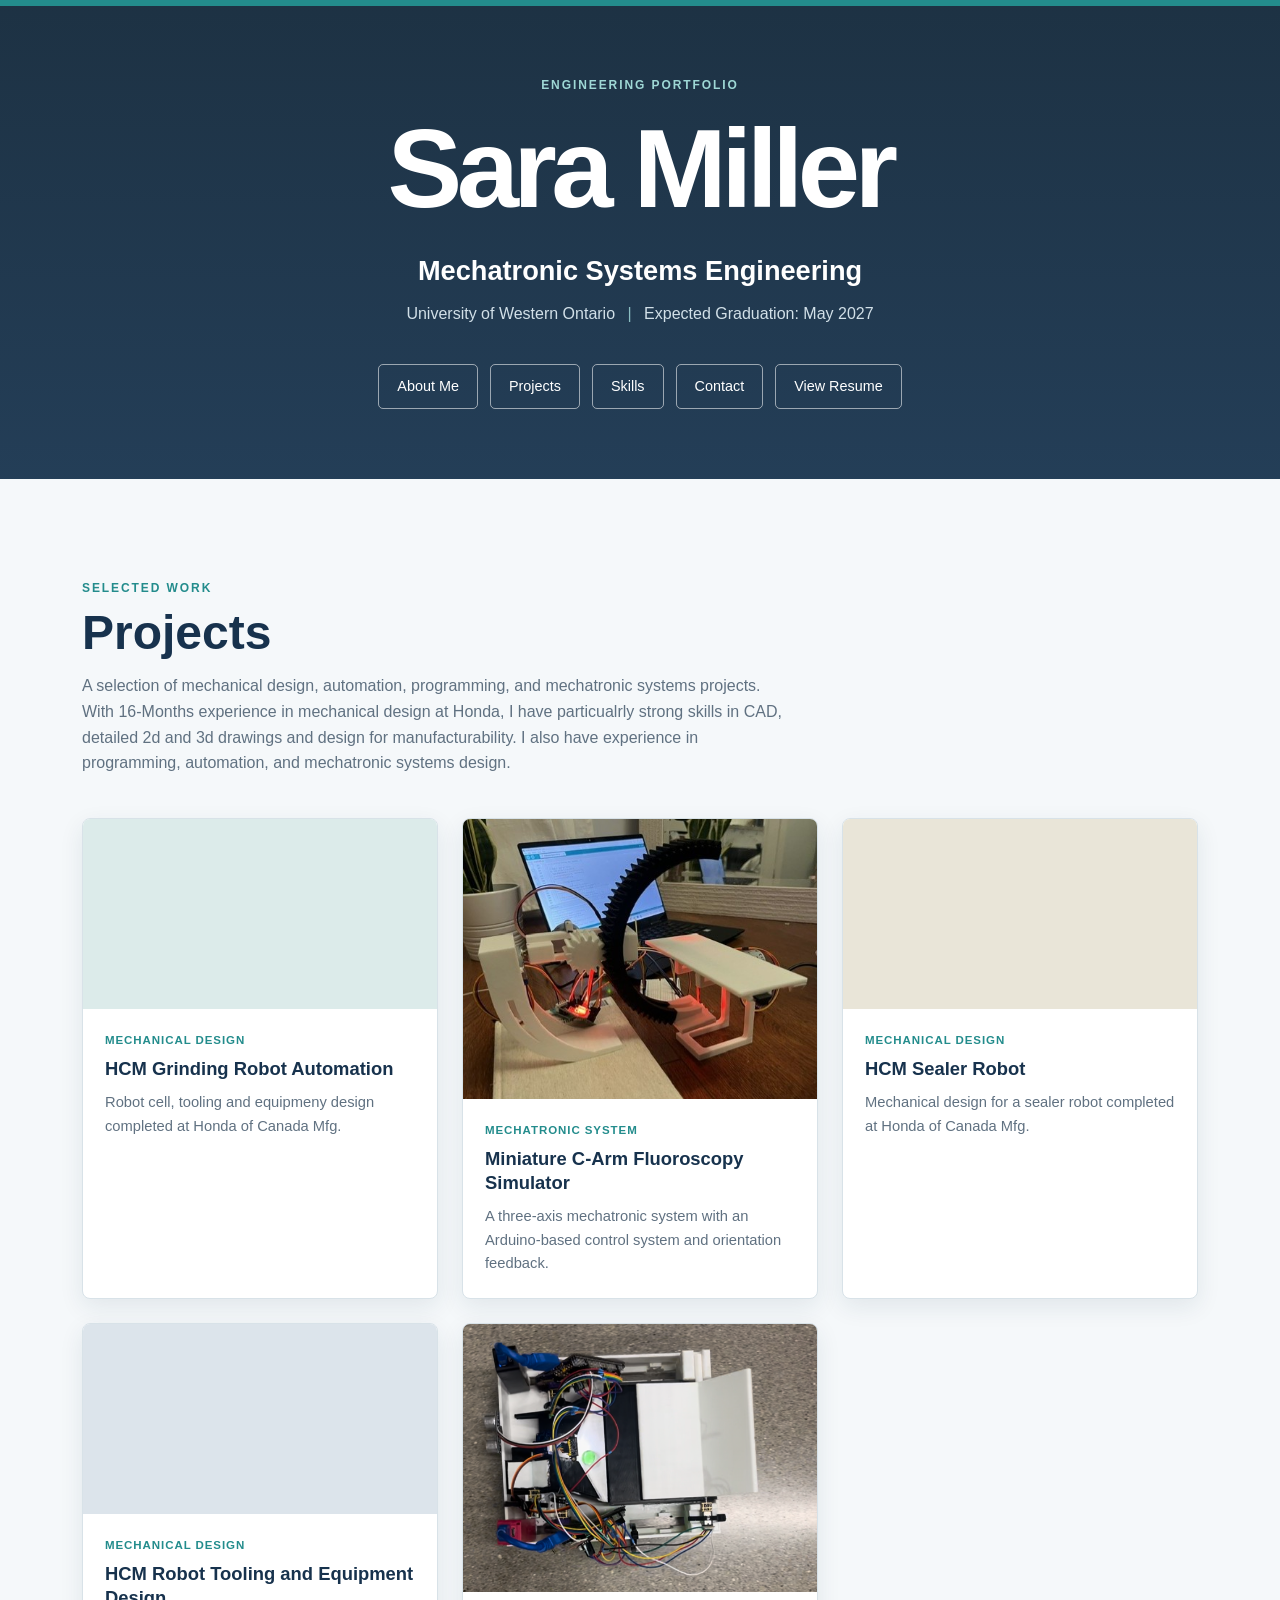
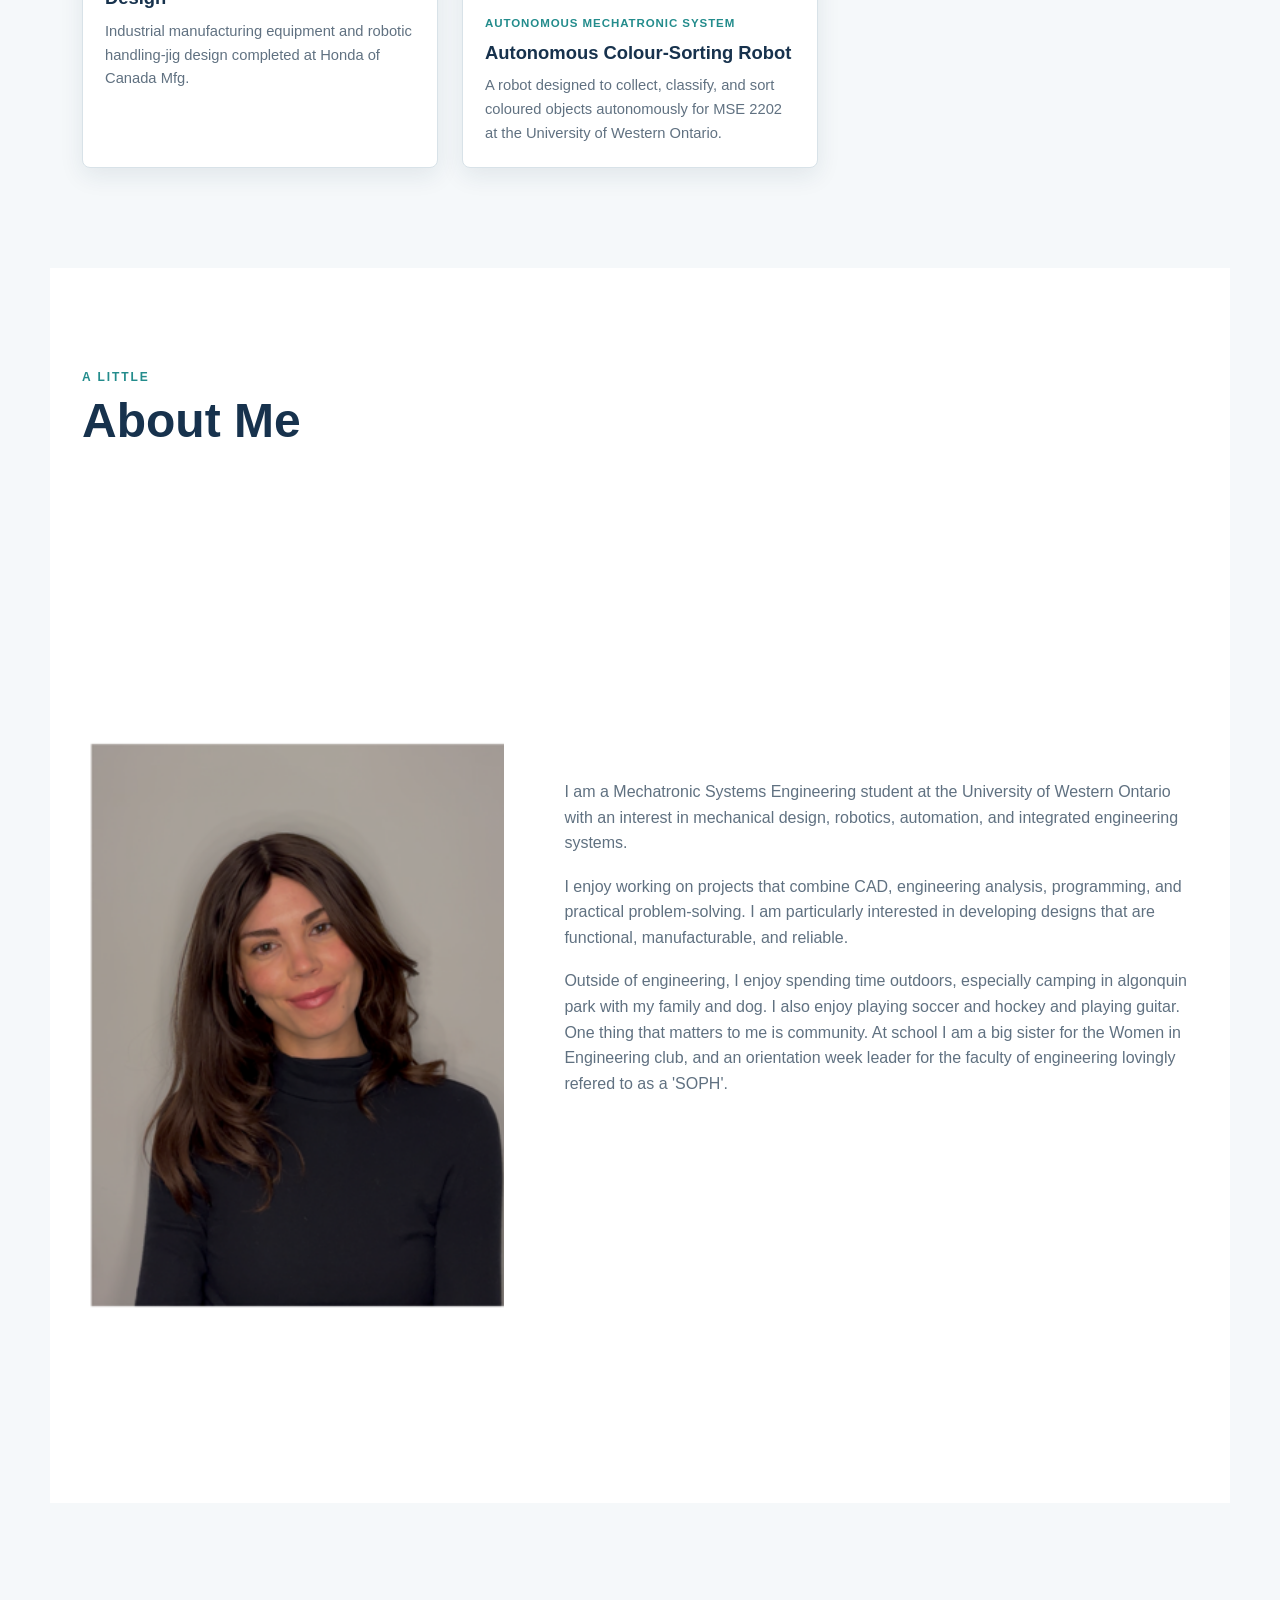
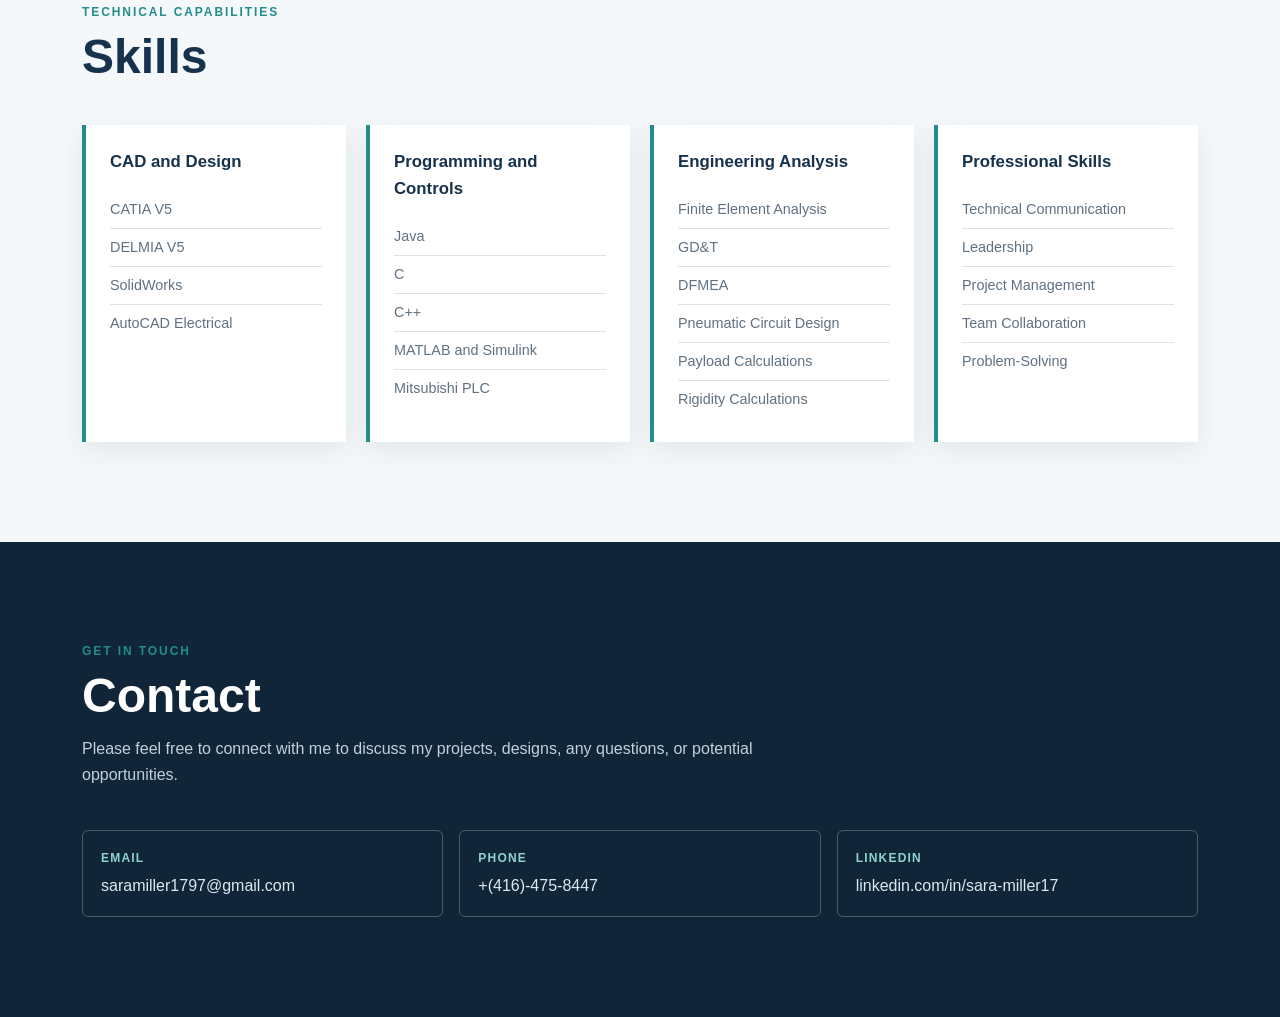
==== commit e3062ba5: "removed flicks" ====
--- a/index.html
+++ b/index.html
@@ -57,10 +57,7 @@
             <div class="project-grid">
 
                 <a href="Projects/grind-point.html" class="project-card">
-                    <img
-                        src="images/grind point cell rtu and fence.png"
-                        alt="HCM Grind Point Robot Automation project"
-                    >
+                    <div class="project-card-visual project-card-visual--grind" aria-hidden="true"></div>
 
                     <div class="project-card-content">
                         <p class="project-type">Mechanical Design</p>
@@ -89,10 +86,7 @@
 
 
                 <a href="Projects/sealer-robot.html" class="project-card">
-                    <img
-                        src="images/Stage 2 Sealer/RB 3D.PNG"
-                        alt="Three-dimensional robot base design for the Sealer Robot"
-                    >
+                    <div class="project-card-visual project-card-visual--sealer" aria-hidden="true"></div>
 
                     <div class="project-card-content">
                         <p class="project-type">Mechanical Design</p>
@@ -105,10 +99,7 @@
 
 
                 <a href="Projects/hcm-weld-cell-design.html" class="project-card">
-                    <img
-                        src="images/RRINN/me with robots.png"
-                        alt="Sara with robots from the HCM Weld Cell Design project"
-                    >
+                    <div class="project-card-visual project-card-visual--weld" aria-hidden="true"></div>
 
                     <div class="project-card-content">
                         <p class="project-type">Mechanical Design</p>
--- a/style.css
+++ b/style.css
@@ -248,11 +248,21 @@
     transform: translateY(-5px);
 }
 
-.project-card img {
-    background: #dfe9ee;
+.project-card-visual {
     height: 190px;
-    object-fit: cover;
     width: 100%;
+}
+
+.project-card-visual--grind {
+    background: #dcebea;
+}
+
+.project-card-visual--sealer {
+    background: #e9e5d8;
+}
+
+.project-card-visual--weld {
+    background: #dce4eb;
 }
 
 .project-card-content {
@@ -481,6 +491,11 @@
     grid-template-columns: 0.9fr 1.1fr;
     margin: 0 auto;
     max-width: 1116px;
+}
+
+.project-detail-content--text-only {
+    grid-template-columns: minmax(0, 1fr);
+    max-width: 800px;
 }
 
 .project-hero .eyebrow {
